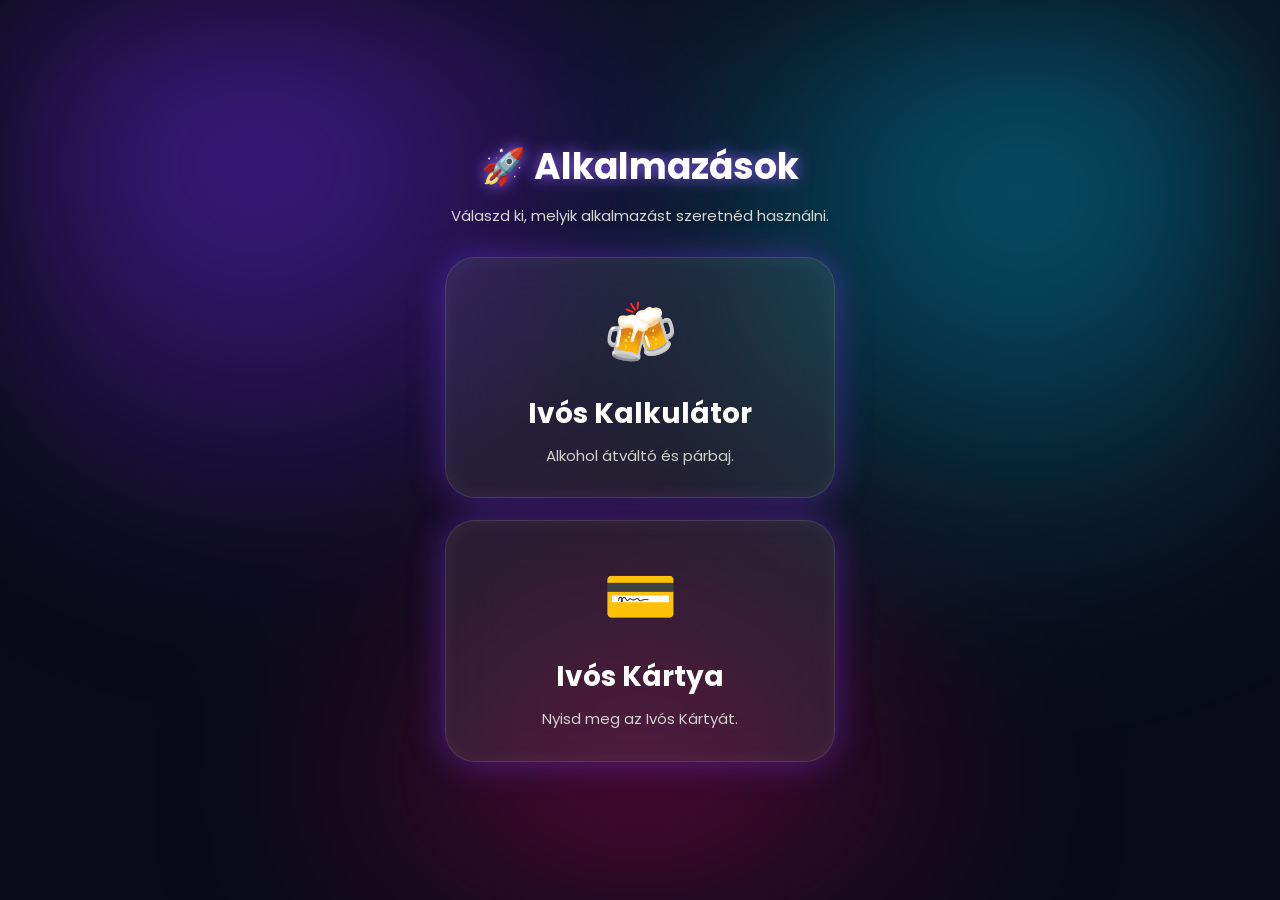
==== index.html @ 1e75e717 "Első feltöltés" ====
<!DOCTYPE html>
<html lang="hu">

<head>
    <meta charset="UTF-8">
    <meta name="viewport" content="width=device-width, initial-scale=1.0">

    <title>🚀 Alkalmazások</title>

    <link rel="stylesheet" href="style.css">

    <link rel="preconnect" href="https://fonts.googleapis.com">
    <link rel="preconnect" href="https://fonts.gstatic.com" crossorigin>

    <link href="https://fonts.googleapis.com/css2?family=Poppins:wght@400;600;700&display=swap" rel="stylesheet">
</head>

<body>

    <div class="bg"></div>

    <div class="container">

        <div class="title">
            <h1>🚀 Alkalmazások</h1>
            <p>Válaszd ki, melyik alkalmazást szeretnéd használni.</p>
        </div>

        <div class="menu">

            <a href="./ivos-kalkulator/index.html" class="menuCard">
                <div class="icon">🍻</div>
                <h2>Ivós Kalkulátor</h2>
                <p>Alkohol átváltó és párbaj.</p>
            </a>

            <a href="./ivos-kartya/index.html" class="menuCard">
                <div class="icon">💳</div>
                <h2>Ivós Kártya</h2>
                <p>Nyisd meg az Ivós Kártyát.</p>
            </a>

        </div>

    </div>

</body>

</html>
---- style.css ----
*{
    margin:0;
    padding:0;
    box-sizing:border-box;
}

body{

    font-family:'Poppins',sans-serif;

    background:#090b18;

    min-height:100vh;

    display:flex;

    justify-content:center;

    align-items:center;

    overflow-x:hidden;

    color:white;

}

.bg{

    position:fixed;

    inset:0;

    background:
    radial-gradient(circle at 20% 15%,#7b2cff88,transparent 35%),
    radial-gradient(circle at 80% 20%,#00d4ff66,transparent 35%),
    radial-gradient(circle at 50% 90%,#ff007755,transparent 35%);

    filter:blur(90px);

    animation:bgMove 12s ease-in-out infinite alternate;

    z-index:-1;

}

@keyframes bgMove{

    from{

        transform:scale(1) rotate(0deg);

    }

    to{

        transform:scale(1.2) rotate(8deg);

    }

}

.container{

    width:100%;

    max-width:430px;

    padding:20px;

}

.title{

    text-align:center;

    margin-bottom:30px;

}

.title h1{

    font-size:36px;

    margin-bottom:10px;

    text-shadow:0 0 15px #8b5cf6;

}

.title p{

    color:#d5d5d5;

    font-size:15px;

}

.menu{

    display:flex;

    flex-direction:column;

    gap:22px;

}

.menuCard{

    text-decoration:none;

    color:white;

    background:rgba(255,255,255,.08);

    backdrop-filter:blur(25px);

    border:1px solid rgba(255,255,255,.12);

    border-radius:30px;

    padding:30px;

    text-align:center;

    transition:.3s;

    box-shadow:
    0 0 35px rgba(124,58,237,.45),
    inset 0 0 20px rgba(255,255,255,.05);

}

.menuCard:hover{

    transform:translateY(-6px);

    box-shadow:
    0 0 45px #8b5cf6;

}

.menuCard:active{

    transform:scale(.97);

}

.icon{

    font-size:60px;

    margin-bottom:15px;

}

.menuCard h2{

    font-size:28px;

    margin-bottom:10px;

}

.menuCard p{

    color:#d0d0d0;

    font-size:15px;

    line-height:1.5;

}

@media(max-width:430px){

    .title h1{

        font-size:30px;

    }

    .menuCard{

        padding:24px;

    }

    .icon{

        font-size:52px;

    }

    .menuCard h2{

        font-size:24px;

    }

}
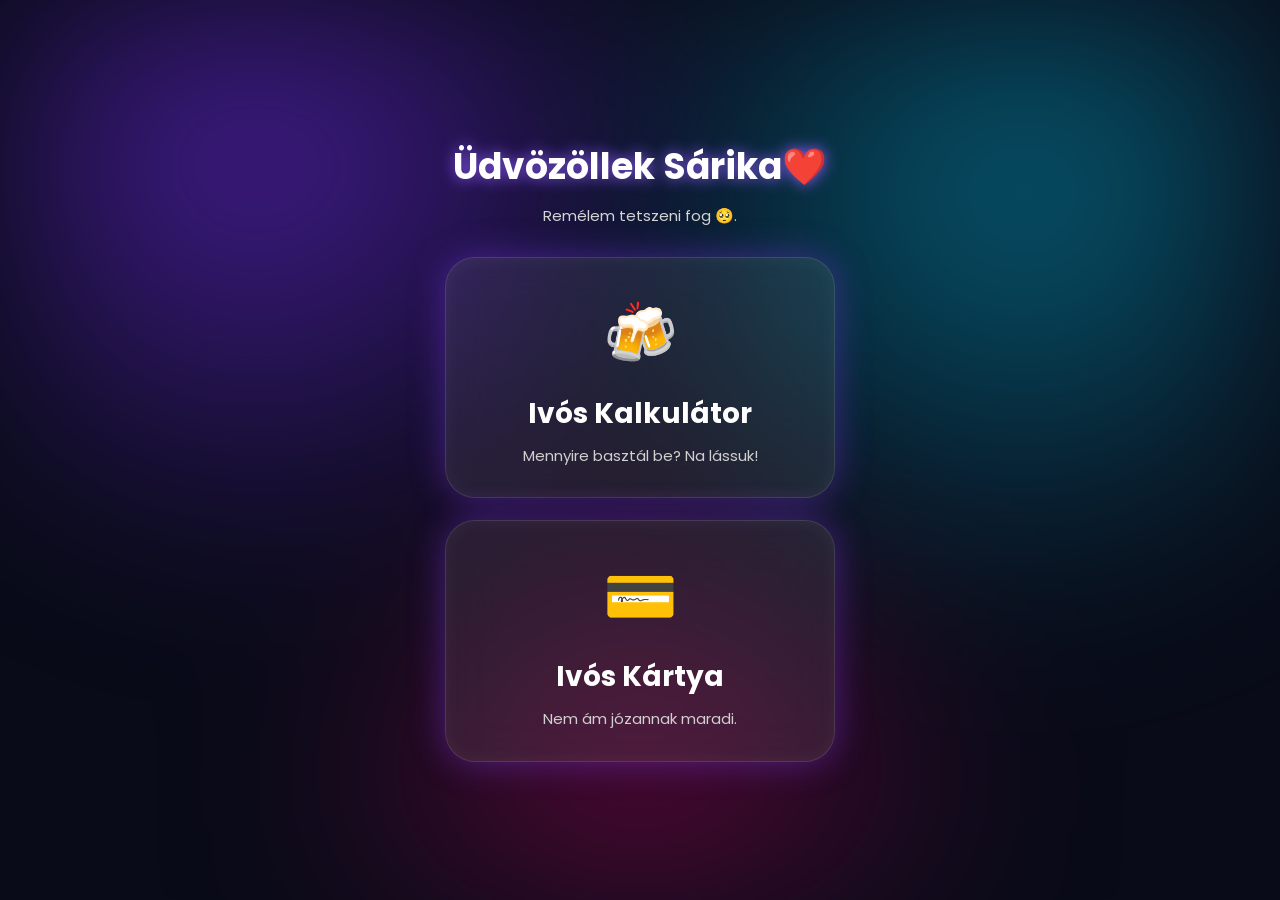
==== commit 14f28865: "Frissítések" ====
--- a/index.html
+++ b/index.html
@@ -5,7 +5,7 @@
     <meta charset="UTF-8">
     <meta name="viewport" content="width=device-width, initial-scale=1.0">
 
-    <title>🚀 Alkalmazások</title>
+    <title>🚀 Üdvözöl a Somlai fejlesztő csapat</title>
 
     <link rel="stylesheet" href="style.css">
 
@@ -22,8 +22,8 @@
     <div class="container">
 
         <div class="title">
-            <h1>🚀 Alkalmazások</h1>
-            <p>Válaszd ki, melyik alkalmazást szeretnéd használni.</p>
+            <h1> Üdvözöllek Sárika❤️</h1>
+            <p>Remélem tetszeni fog 🥺.</p>
         </div>
 
         <div class="menu">
@@ -31,13 +31,13 @@
             <a href="./ivos-kalkulator/index.html" class="menuCard">
                 <div class="icon">🍻</div>
                 <h2>Ivós Kalkulátor</h2>
-                <p>Alkohol átváltó és párbaj.</p>
+                <p>Mennyire basztál be? Na lássuk!</p>
             </a>
 
             <a href="./ivos-kartya/index.html" class="menuCard">
                 <div class="icon">💳</div>
                 <h2>Ivós Kártya</h2>
-                <p>Nyisd meg az Ivós Kártyát.</p>
+                <p>Nem ám józannak maradi.</p>
             </a>
 
         </div>
--- a/style.css
+++ b/style.css
@@ -5,197 +5,125 @@
 }
 
 body{
-
     font-family:'Poppins',sans-serif;
-
     background:#090b18;
-
     min-height:100vh;
-
     display:flex;
-
     justify-content:center;
-
     align-items:center;
-
     overflow-x:hidden;
-
     color:white;
-
 }
 
 .bg{
-
     position:fixed;
-
     inset:0;
 
     background:
-    radial-gradient(circle at 20% 15%,#7b2cff88,transparent 35%),
-    radial-gradient(circle at 80% 20%,#00d4ff66,transparent 35%),
-    radial-gradient(circle at 50% 90%,#ff007755,transparent 35%);
+        radial-gradient(circle at 20% 15%, #7b2cff88, transparent 35%),
+        radial-gradient(circle at 80% 20%, #00d4ff66, transparent 35%),
+        radial-gradient(circle at 50% 90%, #ff007755, transparent 35%);
 
     filter:blur(90px);
-
     animation:bgMove 12s ease-in-out infinite alternate;
-
     z-index:-1;
-
 }
 
 @keyframes bgMove{
-
     from{
-
         transform:scale(1) rotate(0deg);
-
     }
 
     to{
-
         transform:scale(1.2) rotate(8deg);
-
     }
-
 }
 
 .container{
-
     width:100%;
-
     max-width:430px;
-
     padding:20px;
-
 }
 
 .title{
-
     text-align:center;
-
     margin-bottom:30px;
-
 }
 
 .title h1{
-
     font-size:36px;
-
     margin-bottom:10px;
-
     text-shadow:0 0 15px #8b5cf6;
-
 }
 
 .title p{
-
     color:#d5d5d5;
-
     font-size:15px;
-
 }
 
 .menu{
-
     display:flex;
-
     flex-direction:column;
-
     gap:22px;
-
 }
 
 .menuCard{
-
     text-decoration:none;
-
     color:white;
-
     background:rgba(255,255,255,.08);
-
     backdrop-filter:blur(25px);
-
     border:1px solid rgba(255,255,255,.12);
-
     border-radius:30px;
-
     padding:30px;
-
     text-align:center;
-
     transition:.3s;
 
     box-shadow:
-    0 0 35px rgba(124,58,237,.45),
-    inset 0 0 20px rgba(255,255,255,.05);
-
+        0 0 35px rgba(124,58,237,.45),
+        inset 0 0 20px rgba(255,255,255,.05);
 }
 
 .menuCard:hover{
-
     transform:translateY(-6px);
-
-    box-shadow:
-    0 0 45px #8b5cf6;
-
+    box-shadow:0 0 45px #8b5cf6;
 }
 
 .menuCard:active{
-
     transform:scale(.97);
-
 }
 
 .icon{
-
     font-size:60px;
-
     margin-bottom:15px;
-
 }
 
 .menuCard h2{
-
     font-size:28px;
-
     margin-bottom:10px;
-
 }
 
 .menuCard p{
-
     color:#d0d0d0;
-
     font-size:15px;
-
     line-height:1.5;
-
 }
 
-@media(max-width:430px){
+@media (max-width:430px){
 
     .title h1{
-
         font-size:30px;
-
     }
 
     .menuCard{
-
         padding:24px;
-
     }
 
     .icon{
-
         font-size:52px;
-
     }
 
     .menuCard h2{
-
         font-size:24px;
-
     }
 
 }
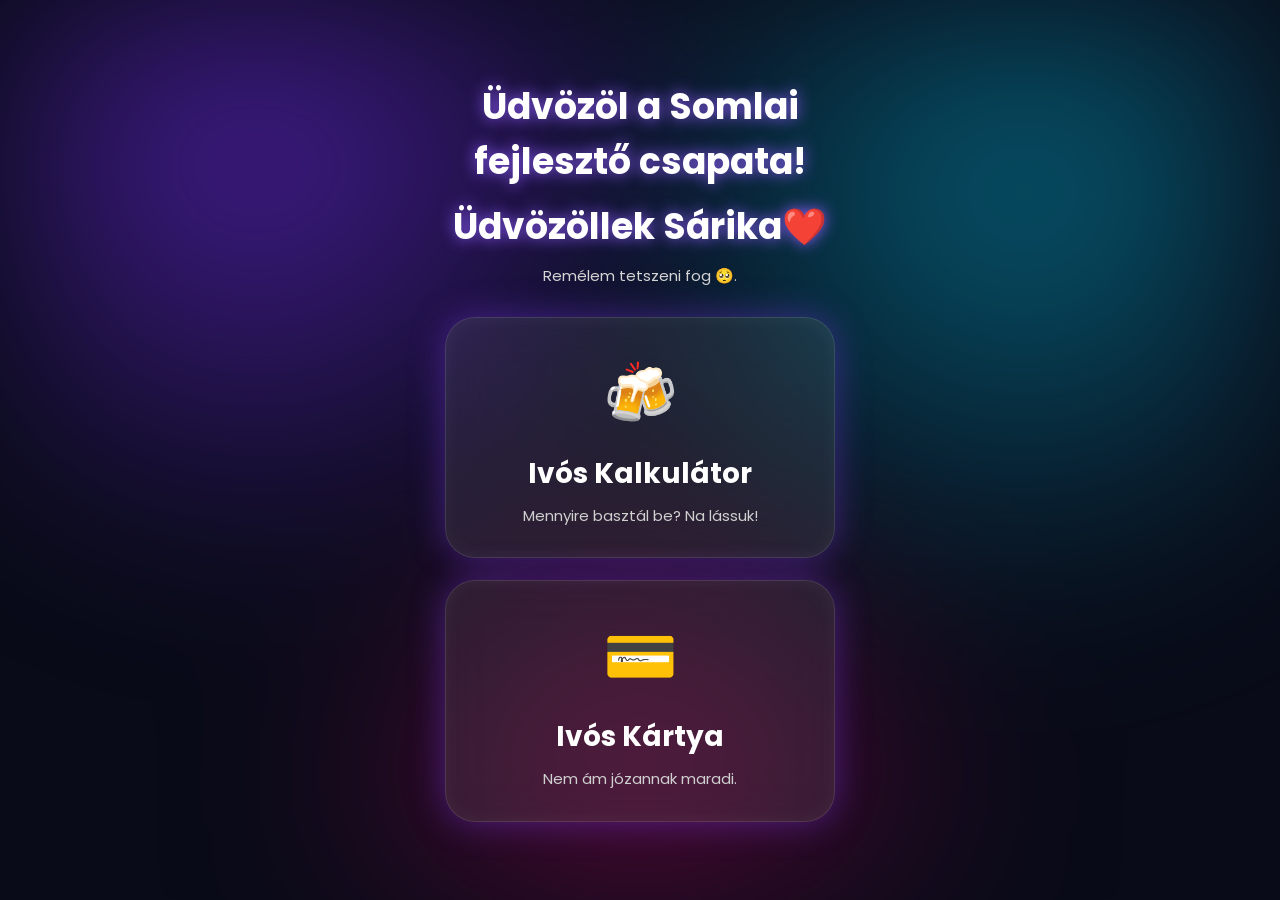
==== commit c192914d: "Frissítések" ====
--- a/index.html
+++ b/index.html
@@ -22,6 +22,7 @@
     <div class="container">
 
         <div class="title">
+            <h1>Üdvözöl a Somlai fejlesztő csapata!</h1>
             <h1> Üdvözöllek Sárika❤️</h1>
             <p>Remélem tetszeni fog 🥺.</p>
         </div>
